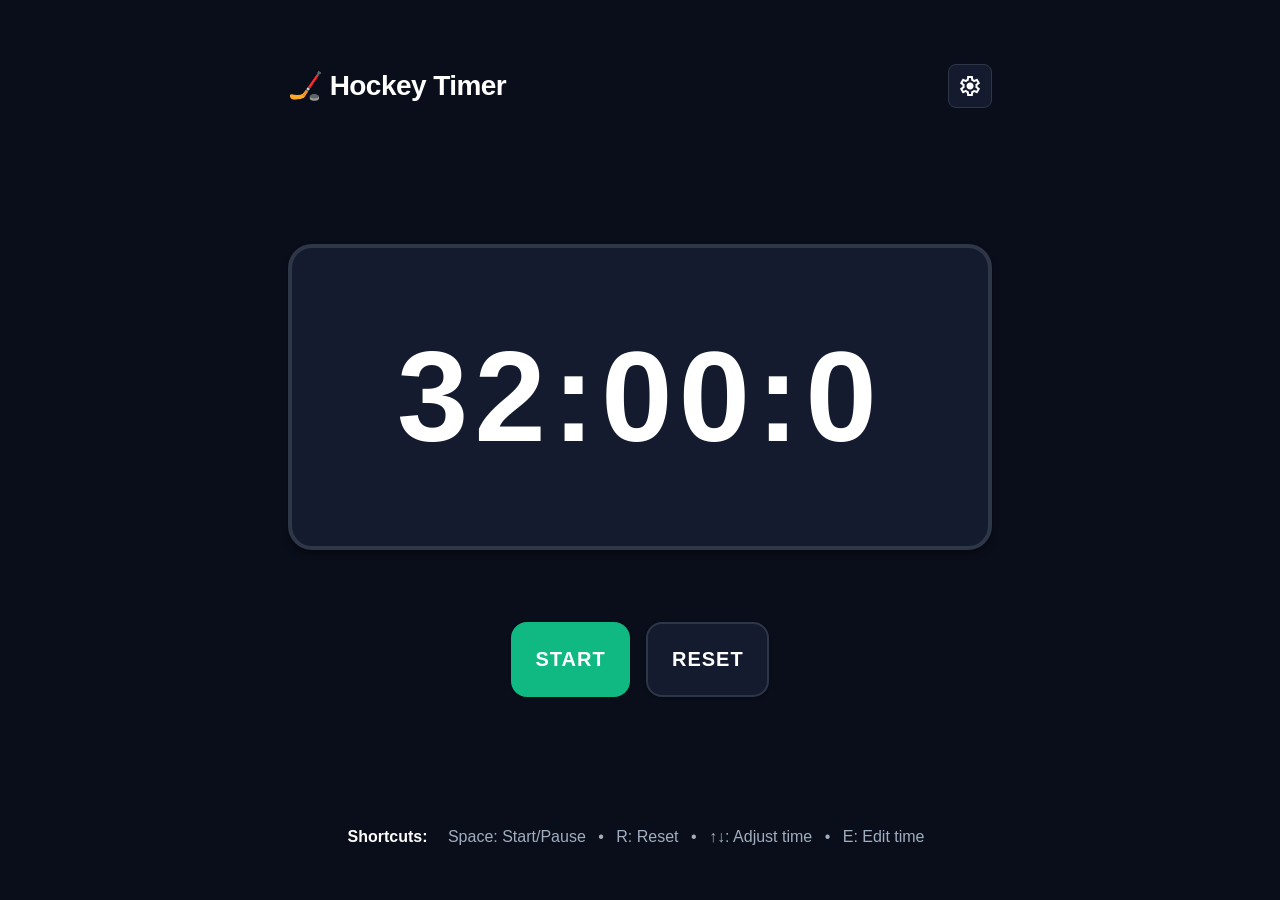
==== index.html @ f2084bb6 "layout improvements and validations" ====
<!DOCTYPE html>
<html lang="en">
<head>
  <meta charset="UTF-8">
  <meta name="viewport" content="width=device-width, initial-scale=1.0, user-scalable=no">
  <meta name="apple-mobile-web-app-capable" content="yes">
  <meta name="apple-mobile-web-app-status-bar-style" content="black-translucent">
  <meta name="apple-mobile-web-app-title" content="Hockey Timer">
  <meta name="theme-color" content="#0a0e1a">
  <title>Hockey Timer</title>
  <link rel="manifest" href="./manifest.json">
  <link rel="apple-touch-icon" href="./icons/icon-192.png">
  <link rel="stylesheet" href="https://fonts.googleapis.com/css2?family=Material+Symbols+Outlined:opsz,wght,FILL,GRAD@20..48,100..700,0..1,-50..200&icon_names=settings" />
  <link rel="stylesheet" href="css/main.css">
  <link rel="stylesheet" href="css/timer.css">
  <link rel="stylesheet" href="css/controls.css">
  <link rel="stylesheet" href="css/responsive.css">
</head>
<body>
  <div class="app-container">
    <!-- Header -->
    <header class="app-header">
      <h1 class="app-title">🏒 Hockey Timer</h1>
      <button id="settings-btn" class="icon-btn" aria-label="Settings">
        <span class="material-symbols-outlined">settings</span>
      </button>
    </header>

    <!-- Audio Warning -->
    <div id="audio-warning" class="audio-warning" style="display: none;">
      Click Start to enable audioI
    </div>

    <!-- Timer Display -->
    <div id="timer-container" class="timer-container state-stopped">
      <div id="timer-display" class="timer-display" tabindex="0" title="Click to edit time">
        00:00:0
      </div>
    </div>

    <!-- Main Controls -->
    <div class="controls-container">
      <button id="start-btn" class="control-btn primary">Start</button>
      <button id="reset-btn" class="control-btn">Reset</button>
    </div>

    <!-- Keyboard Shortcuts Help -->
    <div class="shortcuts-help">
      <strong>Shortcuts:</strong>
      <span>Space: Start/Pause</span> •
      <span>R: Reset</span> •
      <span>↑↓: Adjust time</span> •
      <span>E: Edit time</span>
    </div>
  </div>

  <!-- Settings Modal -->
  <div id="settings-modal" class="modal">
    <div class="modal-content">
      <div class="modal-header">
        <h2>Settings</h2>
        <button id="settings-close" class="close-btn" aria-label="Close">&times;</button>
      </div>

      <div class="modal-body">
        <!-- Game Duration -->
        <div class="setting-group">
          <label for="setting-game-duration">Game Duration (minutes)</label>
          <input type="number" inputmode="numeric" pattern="[0-9]*" id="setting-game-duration" min="1" max="99" value="32">
        </div>

        <!-- Swap Interval -->
        <div class="setting-group">
          <label for="setting-swap-interval">Player Swap Interval (seconds)</label>
          <input type="number" inputmode="numeric" pattern="[0-9]*" id="setting-swap-interval" min="1" max="3600" value="60">
        </div>

        <!-- Count Mode -->
        <div class="setting-group">
          <label for="setting-count-mode">Timer Mode</label>
          <select id="setting-count-mode">
            <option value="countDown">Count Down</option>
            <option value="countUp">Count Up</option>
          </select>
        </div>

        <!-- Interval Sound -->
        <div class="setting-group">
          <label for="setting-interval-sound">Interval Sound</label>
          <div class="sound-selector">
            <select id="setting-interval-sound">
              <option value="buzzer">Buzzer</option>
              <option value="air_horn">Air Horn</option>
              <option value="braam">Braam</option>
              <option value="double_bell">Double Bell</option>
              <option value="triple_bell">Triple Bell</option>
              <option value="ship_horn">Ship Horn</option>
            </select>
            <button class="test-sound-btn" id="test-current-sound" type="button">▶ Test Sound</button>
          </div>
        </div>
      </div>

      <div class="modal-footer">
        <button id="reset-settings" class="btn secondary">Reset to Defaults</button>
      </div>
    </div>
  </div>

  <script type="module" src="js/app.js?v=2"></script>
  <script>
    // Register service worker for PWA
    if ('serviceWorker' in navigator) {
      window.addEventListener('load', () => {
        navigator.serviceWorker.register('./service-worker.js')
          .then((registration) => {
            console.log('Service Worker registered:', registration);
          })
          .catch((error) => {
            console.log('Service Worker registration failed:', error);
          });
      });
    }
  </script>
</body>
</html>
---- css/main.css ----
/* Main Application Styles */

:root {
  /* Colors */
  --bg-primary: #0a0e1a;
  --bg-secondary: #151b2e;
  --bg-modal: #1a2234;
  --text-primary: #ffffff;
  --text-secondary: #a0aec0;
  --accent-primary: #3b82f6;
  --accent-hover: #2563eb;
  --accent-active: #1d4ed8;
  --success: #10b981;
  --warning: #f59e0b;
  --danger: #ef4444;
  --border: #2d3748;

  /* Spacing */
  --spacing-xs: 0.5rem;
  --spacing-sm: 1rem;
  --spacing-md: 1.5rem;
  --spacing-lg: 2rem;
  --spacing-xl: 3rem;

  /* Border radius */
  --radius-sm: 0.5rem;
  --radius-md: 1rem;
  --radius-lg: 1.5rem;

  /* Shadows */
  --shadow-sm: 0 1px 3px rgba(0, 0, 0, 0.3);
  --shadow-md: 0 4px 6px rgba(0, 0, 0, 0.4);
  --shadow-lg: 0 10px 25px rgba(0, 0, 0, 0.5);

  /* Transitions */
  --transition-fast: 150ms ease;
  --transition-normal: 250ms ease;
  --transition-slow: 400ms ease;
}

* {
  margin: 0;
  padding: 0;
  box-sizing: border-box;
}

html {
  font-size: 16px;
  -webkit-font-smoothing: antialiased;
  -moz-osx-font-smoothing: grayscale;
}

body {
  font-family: -apple-system, BlinkMacSystemFont, "Segoe UI", Roboto, "Helvetica Neue", Arial, sans-serif;
  background: var(--bg-primary);
  color: var(--text-primary);
  line-height: 1.5;
  min-height: 100vh;
  overflow-x: hidden;
  -webkit-tap-highlight-color: transparent;
  user-select: none;
  -webkit-user-select: none;
}

.app-container {
  max-width: 800px;
  margin: 0 auto;
  padding: var(--spacing-md);
  display: flex;
  flex-direction: column;
  min-height: 100vh;
}

/* Header */
.app-header {
  display: flex;
  justify-content: space-between;
  align-items: center;
  padding: var(--spacing-sm) 0;
  margin-bottom: var(--spacing-lg);
}

.app-title {
  font-size: 1.75rem;
  font-weight: 700;
  letter-spacing: -0.02em;
}

.icon-btn {
  width: 44px;
  height: 44px;
  display: flex;
  align-items: center;
  justify-content: center;
  background: var(--bg-secondary);
  border: 1px solid var(--border);
  border-radius: var(--radius-sm);
  color: var(--text-primary);
  cursor: pointer;
  transition: all var(--transition-fast);
}

.icon-btn:hover {
  background: var(--accent-primary);
  border-color: var(--accent-primary);
}

.icon-btn:active {
  transform: scale(0.95);
}

/* Audio Warning */
.audio-warning {
  background: var(--warning);
  color: var(--bg-primary);
  padding: var(--spacing-sm);
  border-radius: var(--radius-sm);
  text-align: center;
  font-weight: 600;
  margin-bottom: var(--spacing-md);
  animation: pulse 2s infinite;
}

@keyframes pulse {
  0%, 100% { opacity: 1; }
  50% { opacity: 0.7; }
}

/* Keyboard Shortcuts Help */
.shortcuts-help {
  margin-top: auto;
  padding-top: var(--spacing-lg);
  font-size: 0.875rem;
  color: var(--text-secondary);
  text-align: center;
  line-height: 1.8;
}

.shortcuts-help strong {
  color: var(--text-primary);
  margin-right: var(--spacing-xs);
}

.shortcuts-help span {
  margin: 0 var(--spacing-xs);
}

/* Modal */
.modal {
  position: fixed;
  top: 0;
  left: 0;
  width: 100%;
  height: 100%;
  background: rgba(0, 0, 0, 0.8);
  display: none;
  align-items: center;
  justify-content: center;
  z-index: 1000;
  padding: var(--spacing-md);
  backdrop-filter: blur(4px);
}

.modal.active {
  display: flex;
}

.modal-content {
  background: var(--bg-modal);
  border: 1px solid var(--border);
  border-radius: var(--radius-lg);
  width: 100%;
  max-width: 500px;
  max-height: 90vh;
  overflow-y: auto;
  box-shadow: var(--shadow-lg);
  animation: slideUp 0.3s ease;
}

@keyframes slideUp {
  from {
    opacity: 0;
    transform: translateY(20px);
  }
  to {
    opacity: 1;
    transform: translateY(0);
  }
}

.modal-header {
  display: flex;
  justify-content: space-between;
  align-items: center;
  padding: var(--spacing-md);
  border-bottom: 1px solid var(--border);
}

.modal-header h2 {
  font-size: 1.5rem;
  font-weight: 600;
}

.close-btn {
  width: 44px;
  height: 44px;
  display: flex;
  align-items: center;
  justify-content: center;
  background: transparent;
  border: none;
  font-size: 2rem;
  color: var(--text-secondary);
  cursor: pointer;
  transition: color var(--transition-fast);
  line-height: 1;
}

.close-btn:hover {
  color: var(--text-primary);
}

.modal-body {
  padding: var(--spacing-md);
}

.modal-footer {
  display: flex;
  gap: var(--spacing-sm);
  padding: var(--spacing-md);
  border-top: 1px solid var(--border);
}

/* Setting Groups */
.setting-group {
  margin-bottom: var(--spacing-md);
}

.setting-group label {
  display: block;
  font-weight: 600;
  margin-bottom: var(--spacing-xs);
  color: var(--text-primary);
}

.setting-group label input[type="checkbox"] {
  margin-right: var(--spacing-xs);
  width: 20px;
  height: 20px;
  vertical-align: middle;
  cursor: pointer;
}

.setting-group input[type="number"],
.setting-group select {
  width: 100%;
  padding: var(--spacing-sm);
  background: var(--bg-secondary);
  border: 1px solid var(--border);
  border-radius: var(--radius-sm);
  color: var(--text-primary);
  font-size: 1rem;
  transition: border-color var(--transition-fast);
}

.setting-group select {
  padding-right: 2.5rem;
}

.setting-group input[type="number"]:focus,
.setting-group select:focus {
  outline: none;
  border-color: var(--accent-primary);
}

/* Sound Selector */
.sound-selector {
  display: flex;
  flex-direction: column;
  gap: var(--spacing-sm);
}

.test-sound-btn {
  padding: var(--spacing-sm);
  background: var(--bg-secondary);
  border: 1px solid var(--border);
  border-radius: var(--radius-sm);
  color: var(--text-primary);
  font-size: 0.875rem;
  cursor: pointer;
  transition: all var(--transition-fast);
}

.test-sound-btn:hover {
  background: var(--accent-primary);
  border-color: var(--accent-primary);
}

.test-sound-btn:active {
  transform: scale(0.98);
}

/* Volume Control */
.volume-control {
  display: flex;
  align-items: center;
  gap: var(--spacing-sm);
  margin-bottom: var(--spacing-sm);
}

.volume-control input[type="range"] {
  flex: 1;
  height: 8px;
  background: var(--bg-secondary);
  border-radius: 4px;
  outline: none;
  -webkit-appearance: none;
}

.volume-control input[type="range"]::-webkit-slider-thumb {
  -webkit-appearance: none;
  width: 20px;
  height: 20px;
  background: var(--accent-primary);
  border-radius: 50%;
  cursor: pointer;
  transition: background var(--transition-fast);
}

.volume-control input[type="range"]::-webkit-slider-thumb:hover {
  background: var(--accent-hover);
}

.volume-control input[type="range"]::-moz-range-thumb {
  width: 20px;
  height: 20px;
  background: var(--accent-primary);
  border: none;
  border-radius: 50%;
  cursor: pointer;
  transition: background var(--transition-fast);
}

.volume-control input[type="range"]::-moz-range-thumb:hover {
  background: var(--accent-hover);
}

#volume-value {
  min-width: 50px;
  text-align: right;
  font-weight: 600;
  color: var(--accent-primary);
}

/* Buttons */
.btn {
  padding: var(--spacing-sm) var(--spacing-md);
  border: none;
  border-radius: var(--radius-sm);
  font-size: 1rem;
  font-weight: 600;
  cursor: pointer;
  transition: all var(--transition-fast);
  min-height: 44px;
}

.btn.primary {
  background: var(--accent-primary);
  color: white;
  flex: 1;
}

.btn.primary:hover {
  background: var(--accent-hover);
}

.btn.primary:active {
  background: var(--accent-active);
  transform: scale(0.98);
}

.btn.secondary {
  background: var(--bg-secondary);
  color: var(--text-primary);
  border: 1px solid var(--border);
}

.btn.secondary:hover {
  background: var(--border);
}

.btn.secondary:active {
  transform: scale(0.98);
}
---- css/timer.css ----
/* Timer Display Styles */

.timer-container {
  display: flex;
  align-items: center;
  justify-content: center;
  margin: var(--spacing-xl) 0;
  padding: var(--spacing-xl);
  background: var(--bg-secondary);
  border: 4px solid var(--border);
  border-radius: var(--radius-lg);
  transition: all var(--transition-normal);
  box-shadow: var(--shadow-md);
  min-height: 150px;
  container-type: inline-size;
}

.timer-display {
  font-size: 4rem;
  font-weight: 700;
  font-variant-numeric: tabular-nums;
  letter-spacing: 0.05em;
  cursor: pointer;
  transition: color var(--transition-fast);
  line-height: 1.2;
  padding: 0;
  border-radius: var(--radius-sm);
  white-space: nowrap;
}

/* Remove whitespace between inline-block elements in edit mode */
.timer-display:has(.time-edit-input) {
  font-size: 0;
}

.timer-display:has(.time-edit-input) .time-edit-input,
.timer-display:has(.time-edit-input) .time-separator {
  font-size: 4rem;
}

.timer-display:hover {
  color: var(--accent-primary);
}

.timer-display:focus {
  outline: 2px solid var(--accent-primary);
  outline-offset: 4px;
}

/* Timer States */
.timer-container.state-stopped {
  border-color: var(--border);
}

.timer-container.state-running {
  border-color: var(--success);
  box-shadow: 0 0 20px rgba(16, 185, 129, 0.3);
}

.timer-container.state-paused {
  border-color: var(--warning);
  box-shadow: 0 0 20px rgba(245, 158, 11, 0.3);
}

.timer-container.state-finished {
  border-color: var(--danger);
  animation: finished-pulse 1s ease-in-out;
}

@keyframes finished-pulse {
  0%, 100% {
    transform: scale(1);
    box-shadow: 0 0 20px rgba(239, 68, 68, 0.5);
  }
  50% {
    transform: scale(1.02);
    box-shadow: 0 0 40px rgba(239, 68, 68, 0.8);
  }
}

/* Warning States */
.timer-container.warning {
  animation: pulse-warning 1s ease-in-out infinite;
  border-color: var(--warning);
}

@keyframes pulse-warning {
  0%, 100% {
    opacity: 1;
    transform: scale(1);
    box-shadow: 0 0 20px rgba(245, 158, 11, 0.4);
  }
  50% {
    opacity: 0.85;
    transform: scale(1.01);
    box-shadow: 0 0 30px rgba(245, 158, 11, 0.6);
  }
}

.timer-container.warning.urgent {
  animation: flash-urgent 0.5s ease-in-out infinite;
  border-color: var(--danger);
}

@keyframes flash-urgent {
  0%, 100% {
    opacity: 1;
    box-shadow: 0 0 25px rgba(239, 68, 68, 0.5);
  }
  50% {
    opacity: 0.7;
    box-shadow: 0 0 40px rgba(239, 68, 68, 0.8);
  }
}

/* Time Edit Mode */
.time-edit-input,
.time-edit-select {
  width: 2.5ch;
  height: 1.4em;
  background: var(--bg-primary);
  border: 2px solid var(--accent-primary);
  border-radius: var(--radius-sm);
  color: var(--text-primary);
  font-size: inherit;
  font-weight: 700;
  font-family: inherit;
  text-align: center;
  padding: 0;
  margin: 0;
  -webkit-appearance: none;
  -moz-appearance: textfield;
  line-height: 1.2;
  box-sizing: border-box;
  display: inline-block;
  vertical-align: middle;
}

.time-edit-input-tenths,
.time-edit-select-tenths {
  width: 1.5ch;
}

.time-edit-input::-webkit-inner-spin-button,
.time-edit-input::-webkit-outer-spin-button {
  -webkit-appearance: none;
  margin: 0;
  display: none;
}play

.time-edit-input:focus {
  outline: none;
  border-color: var(--accent-hover);
  box-shadow: 0 0 0 3px rgba(59, 130, 246, 0.2);
}

.time-edit-input.invalid {
  border-color: var(--danger);
  background: rgba(239, 68, 68, 0.1);
}

.time-edit-input.invalid:focus {
  border-color: var(--danger);
  box-shadow: 0 0 0 3px rgba(239, 68, 68, 0.2);
}

.time-separator {
  opacity: 0.5;
  margin: 0;
  padding: 0;
  display: inline-block;
  vertical-align: middle;
  font-weight: 700;
}

/* Edit confirm button for mobile */
.edit-confirm-btn {
  display: block;
  margin: var(--spacing-sm) auto 0;
  padding: var(--spacing-sm) var(--spacing-lg);
  background: var(--accent-primary);
  color: white;
  border: none;
  border-radius: var(--radius-sm);
  font-size: 1rem;
  font-weight: 600;
  cursor: pointer;
  min-height: 44px;
  transition: background var(--transition-fast);
}

.edit-confirm-btn:active {
  background: var(--accent-active);
}
---- css/controls.css ----
/* Control Buttons Styles */

.controls-container {
  display: flex;
  gap: var(--spacing-sm);
  margin-bottom: var(--spacing-lg);
}

.control-btn {
  flex: 1;
  min-height: 60px;
  padding: var(--spacing-md);
  border: none;
  border-radius: var(--radius-md);
  font-size: 1.125rem;
  font-weight: 700;
  text-transform: uppercase;
  letter-spacing: 0.05em;
  cursor: pointer;
  transition: all var(--transition-fast);
  box-shadow: var(--shadow-sm);
  position: relative;
  overflow: hidden;
}

.control-btn::before {
  content: '';
  position: absolute;
  top: 50%;
  left: 50%;
  width: 0;
  height: 0;
  border-radius: 50%;
  background: rgba(255, 255, 255, 0.2);
  transform: translate(-50%, -50%);
  transition: width 0.6s, height 0.6s;
}

.control-btn:active::before {
  width: 300px;
  height: 300px;
}

.control-btn.primary {
  background: var(--success);
  color: white;
}

.control-btn.primary:hover:not(:disabled) {
  background: #0ea573;
  transform: translateY(-2px);
  box-shadow: var(--shadow-md);
}

.control-btn.primary:active:not(:disabled) {
  transform: translateY(0);
}

.control-btn.secondary {
  background: var(--warning);
  color: var(--bg-primary);
}

.control-btn.secondary:hover:not(:disabled) {
  background: #ea950c;
  transform: translateY(-2px);
  box-shadow: var(--shadow-md);
}

.control-btn.secondary:active:not(:disabled) {
  transform: translateY(0);
}

.control-btn:not(.primary):not(.secondary) {
  background: var(--bg-secondary);
  color: var(--text-primary);
  border: 2px solid var(--border);
}

.control-btn:not(.primary):not(.secondary):hover:not(:disabled) {
  background: var(--border);
  border-color: var(--accent-primary);
  transform: translateY(-2px);
  box-shadow: var(--shadow-md);
}

.control-btn:not(.primary):not(.secondary):active:not(:disabled) {
  transform: translateY(0);
}

.control-btn:disabled {
  opacity: 0.4;
  cursor: not-allowed;
  transform: none !important;
}

/* Time Adjustment Controls */
.time-adjust-container {
  display: flex;
  gap: var(--spacing-sm);
  margin-bottom: var(--spacing-md);
  justify-content: center;
}

.adjust-btn {
  min-width: 60px;
  min-height: 50px;
  padding: var(--spacing-sm) var(--spacing-md);
  background: var(--bg-secondary);
  border: 2px solid var(--border);
  border-radius: var(--radius-sm);
  color: var(--text-primary);
  font-size: 1rem;
  font-weight: 600;
  cursor: pointer;
  transition: all var(--transition-fast);
  box-shadow: var(--shadow-sm);
}

.adjust-btn.large {
  min-width: 80px;
  font-size: 1.125rem;
}

.adjust-btn:hover {
  background: var(--accent-primary);
  border-color: var(--accent-primary);
  transform: translateY(-2px);
  box-shadow: var(--shadow-md);
}

.adjust-btn:active {
  transform: translateY(0) scale(0.98);
  box-shadow: var(--shadow-sm);
}

/* Touch feedback for mobile */
@media (hover: none) {
  .adjust-btn:active,
  .control-btn:active:not(:disabled) {
    background: var(--accent-active);
    border-color: var(--accent-active);
  }
}
---- css/responsive.css ----
/* Responsive Design */

/* Mobile First - Base styles above are mobile-optimized */

/* Small phones (< 375px) */
@media (max-width: 374px) {
  html {
    font-size: 14px;
  }

  .app-title {
    font-size: 1.5rem;
  }

  .control-btn {
    font-size: 1rem;
    min-height: 50px;
  }

  .time-adjust-container {
    flex-wrap: wrap;
  }

  .adjust-btn {
    flex: 1 1 calc(50% - 0.5rem);
  }
}

/* Tablets and larger phones (>= 600px) */
@media (min-width: 600px) {
  .app-container {
    padding: var(--spacing-lg);
  }

  .app-header {
    margin-bottom: var(--spacing-xl);
  }

  .timer-container {
    margin: calc(var(--spacing-xl) * 1.5) 0;
    padding: calc(var(--spacing-xl) * 1.5);
  }

  .controls-container {
    max-width: 600px;
    margin-left: auto;
    margin-right: auto;
  }

  .time-adjust-container {
    max-width: 500px;
    margin-left: auto;
    margin-right: auto;
  }

  .shortcuts-help {
    font-size: 1rem;
  }
}

/* Laptops and desktops (>= 1024px) */
@media (min-width: 1024px) {
  .app-container {
    padding: var(--spacing-xl);
  }

  .timer-display {
    font-size: 8rem;
  }

  /* Edit mode font size for large screens */
  .timer-display:has(.time-edit-input) .time-edit-input,
  .timer-display:has(.time-edit-input) .time-separator {
    font-size: 8rem;
  }

  .control-btn {
    min-height: 70px;
    font-size: 1.25rem;
  }

  .adjust-btn {
    min-height: 60px;
    min-width: 80px;
    font-size: 1.125rem;
  }

  .adjust-btn.large {
    min-width: 100px;
    font-size: 1.25rem;
  }

  /* Show hover effects only on devices with hover capability */
  .control-btn:hover:not(:disabled),
  .adjust-btn:hover {
    transition: all var(--transition-normal);
  }
}

/* Landscape mode on mobile devices */
@media (max-height: 600px) and (orientation: landscape) {
  .app-container {
    padding: var(--spacing-sm);
  }

  .app-header {
    margin-bottom: var(--spacing-sm);
  }

  .timer-container {
    margin: var(--spacing-md) 0;
    padding: var(--spacing-md);
  }

  .timer-display {
    font-size: clamp(3rem, 10vh, 6rem);
  }

  .controls-container,
  .time-adjust-container {
    margin-bottom: var(--spacing-sm);
  }

  .shortcuts-help {
    display: none;
  }
}

/* High contrast mode support */
@media (prefers-contrast: high) {
  .timer-container,
  .control-btn,
  .adjust-btn {
    border-width: 3px;
  }

  .timer-display:focus {
    outline-width: 3px;
  }
}

/* Reduced motion support */
@media (prefers-reduced-motion: reduce) {
  *,
  *::before,
  *::after {
    animation-duration: 0.01ms !important;
    animation-iteration-count: 1 !important;
    transition-duration: 0.01ms !important;
  }

  .timer-container.warning,
  .timer-container.warning.urgent,
  .timer-container.state-finished {
    animation: none !important;
  }
}

/* Print styles */
@media print {
  .app-header,
  .controls-container,
  .time-adjust-container,
  .shortcuts-help,
  #settings-btn {
    display: none;
  }

  .timer-display {
    color: black;
  }

  .timer-container {
    border-color: black;
  }
}

/* Ensure minimum touch targets on all devices */
@media (pointer: coarse) {
  .control-btn,
  .adjust-btn,
  .icon-btn,
  .close-btn {
    min-height: 44px;
    min-width: 44px;
  }
}
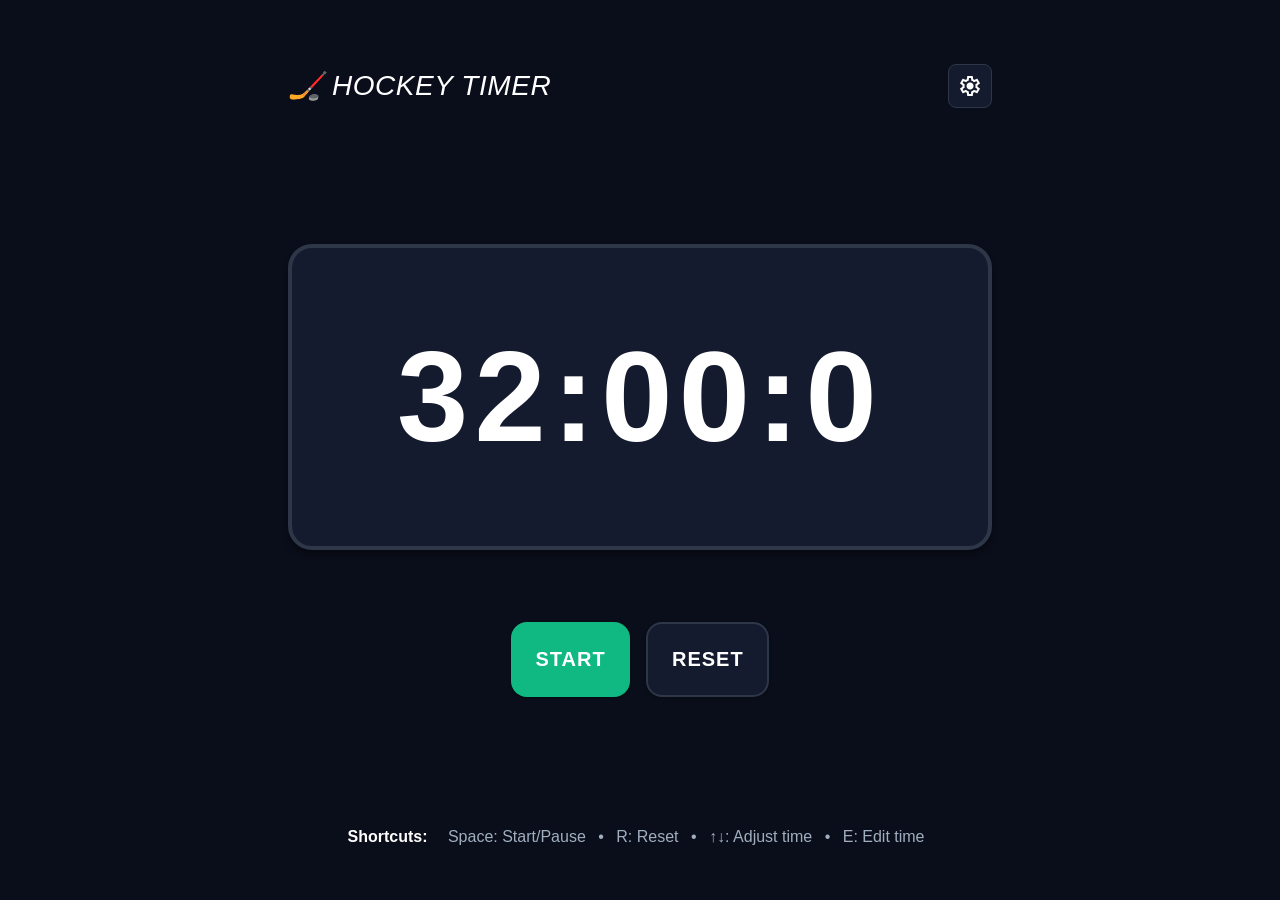
==== commit 0ebaf2dd: "apply Impact italic capitalized to settings headlines and labels; convert final sound toggle to On/O" ====
--- a/index.html
+++ b/index.html
@@ -5,9 +5,12 @@
   <meta name="viewport" content="width=device-width, initial-scale=1.0, user-scalable=no">
   <meta name="apple-mobile-web-app-capable" content="yes">
   <meta name="apple-mobile-web-app-status-bar-style" content="black-translucent">
-  <meta name="apple-mobile-web-app-title" content="Hockey Timer">
+  <meta name="apple-mobile-web-app-title" content="🏒Hockey Timer">
   <meta name="theme-color" content="#0a0e1a">
-  <title>Hockey Timer</title>
+  <meta http-equiv="Cache-Control" content="no-cache, no-store, must-revalidate">
+  <meta http-equiv="Pragma" content="no-cache">
+  <meta http-equiv="Expires" content="0">
+  <title>🏒Hockey Timer</title>
   <link rel="manifest" href="./manifest.json">
   <link rel="apple-touch-icon" href="./icons/icon-192.png">
   <link rel="stylesheet" href="https://fonts.googleapis.com/css2?family=Material+Symbols+Outlined:opsz,wght,FILL,GRAD@20..48,100..700,0..1,-50..200&icon_names=settings" />
@@ -15,12 +18,13 @@
   <link rel="stylesheet" href="css/timer.css">
   <link rel="stylesheet" href="css/controls.css">
   <link rel="stylesheet" href="css/responsive.css">
+  <link rel="stylesheet" href="css/theme-stadium.css">
 </head>
 <body>
   <div class="app-container">
     <!-- Header -->
     <header class="app-header">
-      <h1 class="app-title">🏒 Hockey Timer</h1>
+      <h1 class="app-title">🏒 HOCKEY TIMER</h1>
       <button id="settings-btn" class="icon-btn" aria-label="Settings">
         <span class="material-symbols-outlined">settings</span>
       </button>
@@ -59,29 +63,33 @@
     <div class="modal-content">
       <div class="modal-header">
         <h2>Settings</h2>
-        <button id="settings-close" class="close-btn" aria-label="Close">&times;</button>
+        <div class="modal-header-actions">
+          <button id="reset-settings" class="icon-btn" aria-label="Reset to defaults" title="Reset to defaults" style="font-size: 1.3rem;">↺</button>
+          <button id="settings-close" class="icon-btn" aria-label="Close">&#x2715;</button>
+        </div>
       </div>
 
       <div class="modal-body">
-        <!-- Game Duration -->
+        <!-- Count Mode -->
         <div class="setting-group">
-          <label for="setting-game-duration">Game Duration (minutes)</label>
-          <input type="number" inputmode="numeric" pattern="[0-9]*" id="setting-game-duration" min="1" max="99" value="32">
+          <label>Timer Mode</label>
+          <div class="horizontal-switch" id="setting-count-mode-switch">
+            <button type="button" class="hswitch-option" data-value="countDown">Count Down</button>
+            <button type="button" class="hswitch-option" data-value="countUp">Count Up</button>
+          </div>
+          <input type="hidden" id="setting-count-mode" value="countDown">
         </div>
 
-        <!-- Swap Interval -->
-        <div class="setting-group">
-          <label for="setting-swap-interval">Player Swap Interval (seconds)</label>
-          <input type="number" inputmode="numeric" pattern="[0-9]*" id="setting-swap-interval" min="1" max="3600" value="60">
-        </div>
-
-        <!-- Count Mode -->
-        <div class="setting-group">
-          <label for="setting-count-mode">Timer Mode</label>
-          <select id="setting-count-mode">
-            <option value="countDown">Count Down</option>
-            <option value="countUp">Count Up</option>
-          </select>
+        <!-- Game Duration + Swap Interval -->
+        <div class="setting-row">
+          <div class="setting-group">
+            <label for="setting-game-duration">Duration (min)</label>
+            <input type="number" inputmode="numeric" pattern="[0-9]*" id="setting-game-duration" min="1" max="99" value="32">
+          </div>
+          <div class="setting-group">
+            <label for="setting-swap-interval">Swap Interval (sec)</label>
+            <input type="number" inputmode="numeric" pattern="[0-9]*" id="setting-swap-interval" min="1" max="3600" value="60">
+          </div>
         </div>
 
         <!-- Interval Sound -->
@@ -96,18 +104,48 @@
               <option value="triple_bell">Triple Bell</option>
               <option value="ship_horn">Ship Horn</option>
             </select>
-            <button class="test-sound-btn" id="test-current-sound" type="button">▶ Test Sound</button>
+            <button class="test-sound-btn" id="test-current-sound" type="button" aria-label="Test sound">▶</button>
           </div>
         </div>
-      </div>
 
-      <div class="modal-footer">
-        <button id="reset-settings" class="btn secondary">Reset to Defaults</button>
+        <!-- Final Sound -->
+        <div class="setting-group">
+          <label>Play Sound When Game Ends</label>
+          <div class="horizontal-switch" id="setting-play-final-sound-switch">
+            <button type="button" class="hswitch-option" data-value="on">On</button>
+            <button type="button" class="hswitch-option" data-value="off">Off</button>
+          </div>
+          <input type="hidden" id="setting-play-final-sound" value="on">
+        </div>
+        <div class="setting-group" id="final-sound-group">
+          <label for="setting-final-sound">Final Sound</label>
+          <div class="sound-selector">
+            <select id="setting-final-sound">
+              <option value="buzzer">Buzzer</option>
+              <option value="air_horn">Air Horn</option>
+              <option value="braam">Braam</option>
+              <option value="double_bell">Double Bell</option>
+              <option value="triple_bell">Triple Bell</option>
+              <option value="ship_horn">Ship Horn</option>
+            </select>
+            <button class="test-sound-btn" id="test-final-sound" type="button" aria-label="Test sound">▶</button>
+          </div>
+        </div>
+
+        <!-- Theme -->
+        <div class="setting-group">
+          <label for="setting-theme">Theme</label>
+          <select id="setting-theme">
+            <option value="modern">Modern</option>
+            <option value="stadium">Stadium</option>
+          </select>
+        </div>
+
       </div>
     </div>
   </div>
 
-  <script type="module" src="js/app.js?v=2"></script>
+  <script type="module" src="js/app.js?v=6"></script>
   <script>
     // Register service worker for PWA
     if ('serviceWorker' in navigator) {
--- a/css/main.css
+++ b/css/main.css
@@ -81,9 +81,11 @@
 }
 
 .app-title {
+  font-family: Impact, 'Arial Narrow', sans-serif;
   font-size: 1.75rem;
-  font-weight: 700;
-  letter-spacing: -0.02em;
+  font-style: italic;
+  font-weight: normal;
+  letter-spacing: 0.02em;
 }
 
 .icon-btn {
@@ -197,8 +199,18 @@
 }
 
 .modal-header h2 {
+  font-family: Impact, 'Arial Narrow', sans-serif;
   font-size: 1.5rem;
-  font-weight: 600;
+  font-style: italic;
+  font-weight: normal;
+  text-transform: uppercase;
+  letter-spacing: 0.02em;
+}
+
+.modal-header-actions {
+  display: flex;
+  align-items: center;
+  gap: var(--spacing-xs);
 }
 
 .close-btn {
@@ -232,13 +244,29 @@
 }
 
 /* Setting Groups */
+.setting-row {
+  display: flex;
+  gap: var(--spacing-sm);
+  margin-bottom: var(--spacing-md);
+}
+
+.setting-row .setting-group {
+  flex: 1;
+  margin-bottom: 0;
+}
+
 .setting-group {
   margin-bottom: var(--spacing-md);
 }
 
 .setting-group label {
   display: block;
-  font-weight: 600;
+  font-family: Impact, 'Arial Narrow', sans-serif;
+  font-style: italic;
+  font-weight: normal;
+  font-size: 1rem;
+  text-transform: uppercase;
+  letter-spacing: 0.02em;
   margin-bottom: var(--spacing-xs);
   color: var(--text-primary);
 }
@@ -276,19 +304,30 @@
 /* Sound Selector */
 .sound-selector {
   display: flex;
-  flex-direction: column;
-  gap: var(--spacing-sm);
+  flex-direction: row;
+  gap: var(--spacing-xs);
+  align-items: center;
+}
+
+.sound-selector select {
+  flex: 1;
 }
 
 .test-sound-btn {
-  padding: var(--spacing-sm);
-  background: var(--bg-secondary);
-  border: 1px solid var(--border);
-  border-radius: var(--radius-sm);
-  color: var(--text-primary);
-  font-size: 0.875rem;
+  flex-shrink: 0;
+  width: 44px;
+  height: 44px;
+  padding: 0;
+  background: var(--bg-secondary);
+  border: 1px solid var(--border);
+  border-radius: var(--radius-sm);
+  color: var(--text-primary);
+  font-size: 1.1rem;
   cursor: pointer;
   transition: all var(--transition-fast);
+  display: flex;
+  align-items: center;
+  justify-content: center;
 }
 
 .test-sound-btn:hover {
@@ -297,7 +336,7 @@
 }
 
 .test-sound-btn:active {
-  transform: scale(0.98);
+  transform: scale(0.95);
 }
 
 /* Volume Control */
@@ -352,6 +391,49 @@
   color: var(--accent-primary);
 }
 
+/* Horizontal Switch (segmented control) */
+.horizontal-switch {
+  display: flex;
+  flex-direction: row;
+  border: 1px solid var(--border);
+  border-radius: var(--radius-sm);
+  overflow: hidden;
+}
+
+.hswitch-option {
+  flex: 1;
+  padding: var(--spacing-sm) var(--spacing-md);
+  background: var(--bg-secondary);
+  border: none;
+  border-right: 1px solid var(--border);
+  color: var(--text-secondary);
+  font-size: 1rem;
+  font-weight: 500;
+  text-align: center;
+  cursor: pointer;
+  transition: background var(--transition-fast), color var(--transition-fast);
+  min-height: 44px;
+}
+
+.hswitch-option:last-child {
+  border-right: none;
+}
+
+.hswitch-option:hover:not(.active) {
+  background: var(--border);
+  color: var(--text-primary);
+}
+
+.hswitch-option.active {
+  background: var(--accent-primary);
+  color: #fff;
+  font-weight: 700;
+}
+
+.hswitch-option:active {
+  opacity: 0.85;
+}
+
 /* Buttons */
 .btn {
   padding: var(--spacing-sm) var(--spacing-md);
--- a/css/timer.css
+++ b/css/timer.css
@@ -172,23 +172,3 @@
   vertical-align: middle;
   font-weight: 700;
 }
-
-/* Edit confirm button for mobile */
-.edit-confirm-btn {
-  display: block;
-  margin: var(--spacing-sm) auto 0;
-  padding: var(--spacing-sm) var(--spacing-lg);
-  background: var(--accent-primary);
-  color: white;
-  border: none;
-  border-radius: var(--radius-sm);
-  font-size: 1rem;
-  font-weight: 600;
-  cursor: pointer;
-  min-height: 44px;
-  transition: background var(--transition-fast);
-}
-
-.edit-confirm-btn:active {
-  background: var(--accent-active);
-}
--- a/css/controls.css
+++ b/css/controls.css
@@ -7,7 +7,7 @@
 }
 
 .control-btn {
-  flex: 1;
+  flex: 1 1 0;
   min-height: 60px;
   padding: var(--spacing-md);
   border: none;
@@ -17,7 +17,7 @@
   text-transform: uppercase;
   letter-spacing: 0.05em;
   cursor: pointer;
-  transition: all var(--transition-fast);
+  transition: background var(--transition-fast), transform var(--transition-fast), box-shadow var(--transition-fast), filter var(--transition-fast);
   box-shadow: var(--shadow-sm);
   position: relative;
   overflow: hidden;
--- a/css/theme-stadium.css
+++ b/css/theme-stadium.css
@@ -0,0 +1,133 @@
+@font-face {
+  font-family: 'LCDDisplayMono';
+  src: url('../fonts/lcd-display-mono/lcd-display-mono.otf') format('opentype');
+  font-weight: normal;
+  font-style: normal;
+}
+
+body.theme-stadium {
+  --accent-primary:  #ff2200;
+  --accent-hover:    #cc1a00;
+  --accent-active:   #991400;
+  --success:         #ff2200;
+  --warning:         #cc1a00;
+  --danger:          #ff2200;
+  --bg-primary:      #0d0d0d;
+  --bg-secondary:    #161616;
+  --bg-modal:        #1a1a1a;
+  --border:          #2a2a2a;
+  --text-secondary:  #888888;
+}
+
+body.theme-stadium .timer-container {
+  background: #0a0a0a;
+  border-color: #1e1e1e;
+  border-width: 6px;
+  border-radius: 8px;
+  box-shadow:
+    inset 0 2px 12px rgba(0, 0, 0, 0.9),
+    0 4px 24px rgba(0, 0, 0, 0.9);
+}
+
+body.theme-stadium .timer-display {
+  font-family: 'LCDDisplayMono', monospace;
+  color: #ff2200;
+  text-shadow: none;
+  letter-spacing: 0.05em;
+}
+
+body.theme-stadium .timer-display:hover {
+  color: #ff2200;
+  filter: brightness(1.1);
+}
+
+/* State overrides — keep border flat, no glow */
+body.theme-stadium .timer-container.state-stopped,
+body.theme-stadium .timer-container.state-running,
+body.theme-stadium .timer-container.state-paused,
+body.theme-stadium .timer-container.state-finished {
+  border-color: #1e1e1e;
+  box-shadow: inset 0 2px 12px rgba(0, 0, 0, 0.9);
+  animation: none;
+}
+
+body.theme-stadium .timer-container.warning,
+body.theme-stadium .timer-container.warning.urgent {
+  border-color: #1e1e1e;
+  box-shadow: inset 0 2px 12px rgba(0, 0, 0, 0.9);
+  animation: none;
+}
+
+body.theme-stadium .controls-container {
+  overflow: visible;
+  align-items: stretch;
+}
+
+/* Fix: overflow:hidden on control-btn clips the keyboard-switch shadow */
+body.theme-stadium .control-btn {
+  overflow: visible;
+  flex: 1 1 0;
+}
+
+/* Disable ripple in stadium theme — keyboard-switch effect replaces it */
+body.theme-stadium .control-btn::before {
+  display: none;
+}
+
+body.theme-stadium .control-btn.primary,
+body.theme-stadium .control-btn.secondary,
+body.theme-stadium .control-btn:not(.primary):not(.secondary) {
+  box-shadow:
+    0 6px 0 0 var(--accent-active),
+    inset 0 1px 0 rgba(255,255,255,0.12);
+  transform: translateY(0);
+  transition: transform 40ms ease, box-shadow 40ms ease, filter 40ms ease;
+  border-bottom: none;
+  margin-bottom: 6px;
+}
+
+body.theme-stadium .control-btn.primary:hover:not(:disabled),
+body.theme-stadium .control-btn.secondary:hover:not(:disabled),
+body.theme-stadium .control-btn:not(.primary):not(.secondary):hover:not(:disabled) {
+  background: var(--accent-hover);
+  transform: translateY(0);
+  box-shadow:
+    0 6px 0 0 var(--accent-active),
+    inset 0 1px 0 rgba(255,255,255,0.12);
+}
+
+body.theme-stadium .control-btn.primary:active:not(:disabled),
+body.theme-stadium .control-btn.secondary:active:not(:disabled),
+body.theme-stadium .control-btn:not(.primary):not(.secondary):active:not(:disabled) {
+  transform: translateY(6px);
+  box-shadow:
+    0 0 0 0 var(--accent-active),
+    inset 0 1px 0 rgba(0,0,0,0.2);
+  filter: brightness(0.85);
+}
+
+body.theme-stadium .control-btn,
+body.theme-stadium .btn,
+body.theme-stadium .icon-btn,
+body.theme-stadium .hswitch-option,
+body.theme-stadium .test-sound-btn,
+body.theme-stadium .setting-group input[type="number"],
+body.theme-stadium .setting-group select,
+body.theme-stadium .modal-content,
+body.theme-stadium .horizontal-switch {
+  border-radius: 0;
+}
+
+/* Edit mode inputs */
+body.theme-stadium .time-edit-input,
+body.theme-stadium .time-edit-select {
+  font-family: 'LCDDisplayMono', monospace;
+  background: #0a0a0a;
+  border-color: #ff2200;
+  color: #ff2200;
+}
+
+body.theme-stadium .time-edit-input:focus {
+  box-shadow: 0 0 0 3px rgba(255, 34, 0, 0.25);
+  border-color: #ff2200;
+}
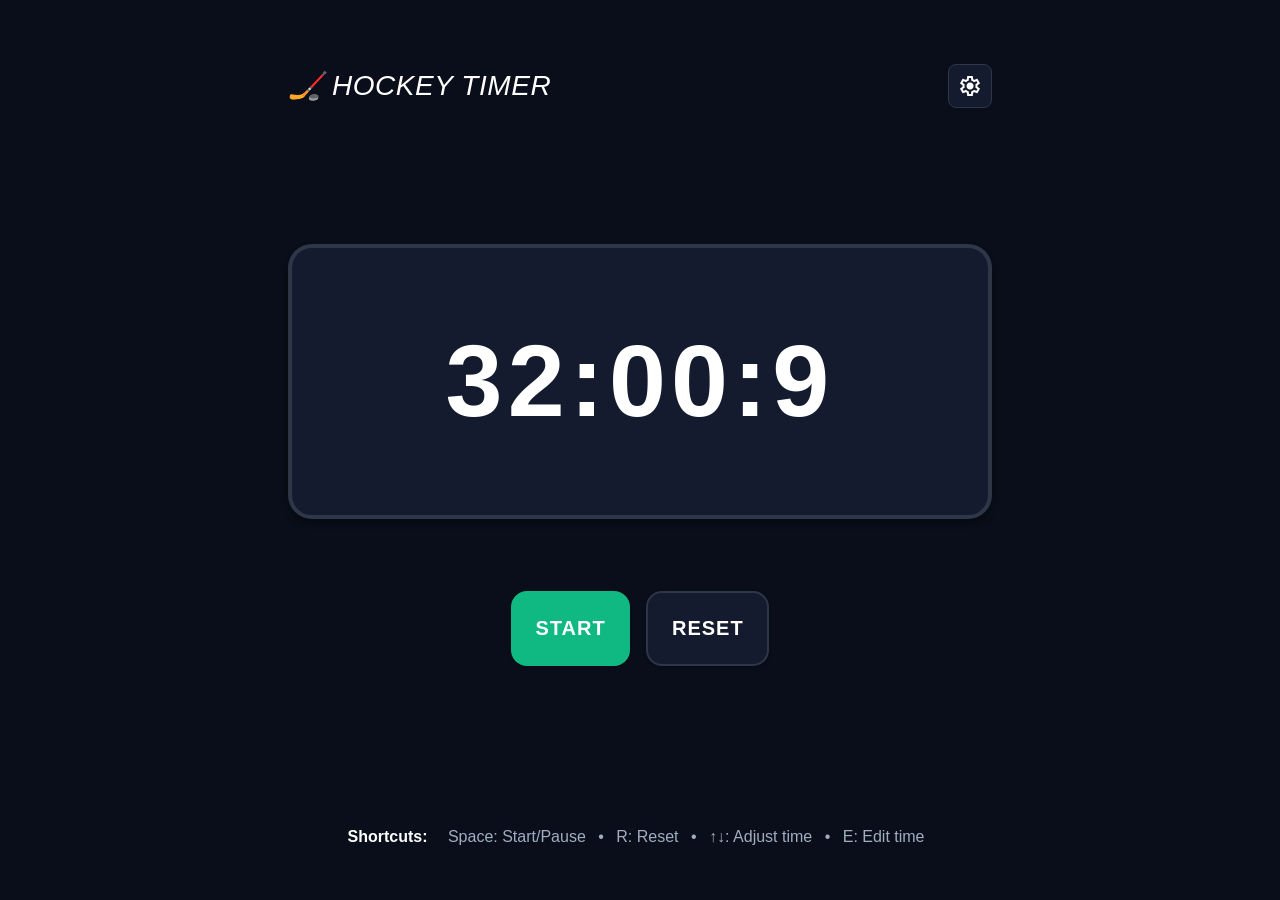
==== commit 689c8016: "refactor timer to integer tenths; fix mobile layout and interval warnings - Rewrite GameTimer to use" ====
--- a/index.html
+++ b/index.html
@@ -87,7 +87,7 @@
             <input type="number" inputmode="numeric" pattern="[0-9]*" id="setting-game-duration" min="1" max="99" value="32">
           </div>
           <div class="setting-group">
-            <label for="setting-swap-interval">Swap Interval (sec)</label>
+            <label for="setting-swap-interval">canInterval (sec)</label>
             <input type="number" inputmode="numeric" pattern="[0-9]*" id="setting-swap-interval" min="1" max="3600" value="60">
           </div>
         </div>
--- a/css/main.css
+++ b/css/main.css
@@ -246,12 +246,13 @@
 /* Setting Groups */
 .setting-row {
   display: flex;
+  flex-wrap: wrap;
   gap: var(--spacing-sm);
   margin-bottom: var(--spacing-md);
 }
 
 .setting-row .setting-group {
-  flex: 1;
+  flex: 1 1 120px;
   margin-bottom: 0;
 }
 
--- a/css/timer.css
+++ b/css/timer.css
@@ -16,7 +16,7 @@
 }
 
 .timer-display {
-  font-size: 4rem;
+  font-size: clamp(2.5rem, 11vw, 4rem);
   font-weight: 700;
   font-variant-numeric: tabular-nums;
   letter-spacing: 0.05em;
@@ -26,16 +26,27 @@
   padding: 0;
   border-radius: var(--radius-sm);
   white-space: nowrap;
+  max-width: 100%;
+  overflow: hidden;
 }
 
 /* Remove whitespace between inline-block elements in edit mode */
-.timer-display:has(.time-edit-input) {
+.timer-display:has(.time-edit-input),
+.timer-display:has(.time-edit-select) {
   font-size: 0;
+  white-space: normal;
+  display: flex;
+  align-items: center;
+  justify-content: center;
+  flex-wrap: nowrap;
+  width: 100%;
 }
 
 .timer-display:has(.time-edit-input) .time-edit-input,
-.timer-display:has(.time-edit-input) .time-separator {
-  font-size: 4rem;
+.timer-display:has(.time-edit-input) .time-separator,
+.timer-display:has(.time-edit-select) .time-edit-select,
+.timer-display:has(.time-edit-select) .time-separator {
+  font-size: clamp(2.5rem, 11vw, 4rem);
 }
 
 .timer-display:hover {
--- a/css/responsive.css
+++ b/css/responsive.css
@@ -65,13 +65,15 @@
   }
 
   .timer-display {
-    font-size: 8rem;
+    font-size: clamp(4rem, 8vw, 8rem);
   }
 
   /* Edit mode font size for large screens */
   .timer-display:has(.time-edit-input) .time-edit-input,
-  .timer-display:has(.time-edit-input) .time-separator {
-    font-size: 8rem;
+  .timer-display:has(.time-edit-input) .time-separator,
+  .timer-display:has(.time-edit-select) .time-edit-select,
+  .timer-display:has(.time-edit-select) .time-separator {
+    font-size: clamp(4rem, 8vw, 8rem);
   }
 
   .control-btn {
--- a/css/theme-stadium.css
+++ b/css/theme-stadium.css
@@ -54,8 +54,39 @@
 body.theme-stadium .timer-container.warning,
 body.theme-stadium .timer-container.warning.urgent {
   border-color: #1e1e1e;
-  box-shadow: inset 0 2px 12px rgba(0, 0, 0, 0.9);
   animation: none;
+}
+
+body.theme-stadium .timer-container.warning .timer-display {
+  animation: none;
+}
+
+body.theme-stadium .timer-container.warning.urgent .timer-display {
+  animation: none;
+}
+
+body.theme-stadium .timer-container.warning {
+  animation: stadium-pulse-warning 1s ease-in-out infinite;
+}
+
+body.theme-stadium .timer-container.warning.urgent {
+  animation: stadium-flash-urgent 0.5s ease-in-out infinite;
+}
+
+@keyframes stadium-pulse-warning {
+  0%, 100% { border-color: #1e1e1e;
+              box-shadow: inset 0 2px 12px rgba(0, 0, 0, 0.9); }
+  50%       { border-color: #ff2200;
+              box-shadow: inset 0 2px 12px rgba(0, 0, 0, 0.9),
+                          0 0 24px rgba(255, 34, 0, 0.5); }
+}
+
+@keyframes stadium-flash-urgent {
+  0%, 100% { border-color: #1e1e1e;
+              box-shadow: inset 0 2px 12px rgba(0, 0, 0, 0.9); }
+  50%       { border-color: #ff2200;
+              box-shadow: inset 0 2px 12px rgba(0, 0, 0, 0.9),
+                          0 0 40px rgba(255, 34, 0, 0.8); }
 }
 
 body.theme-stadium .controls-container {
